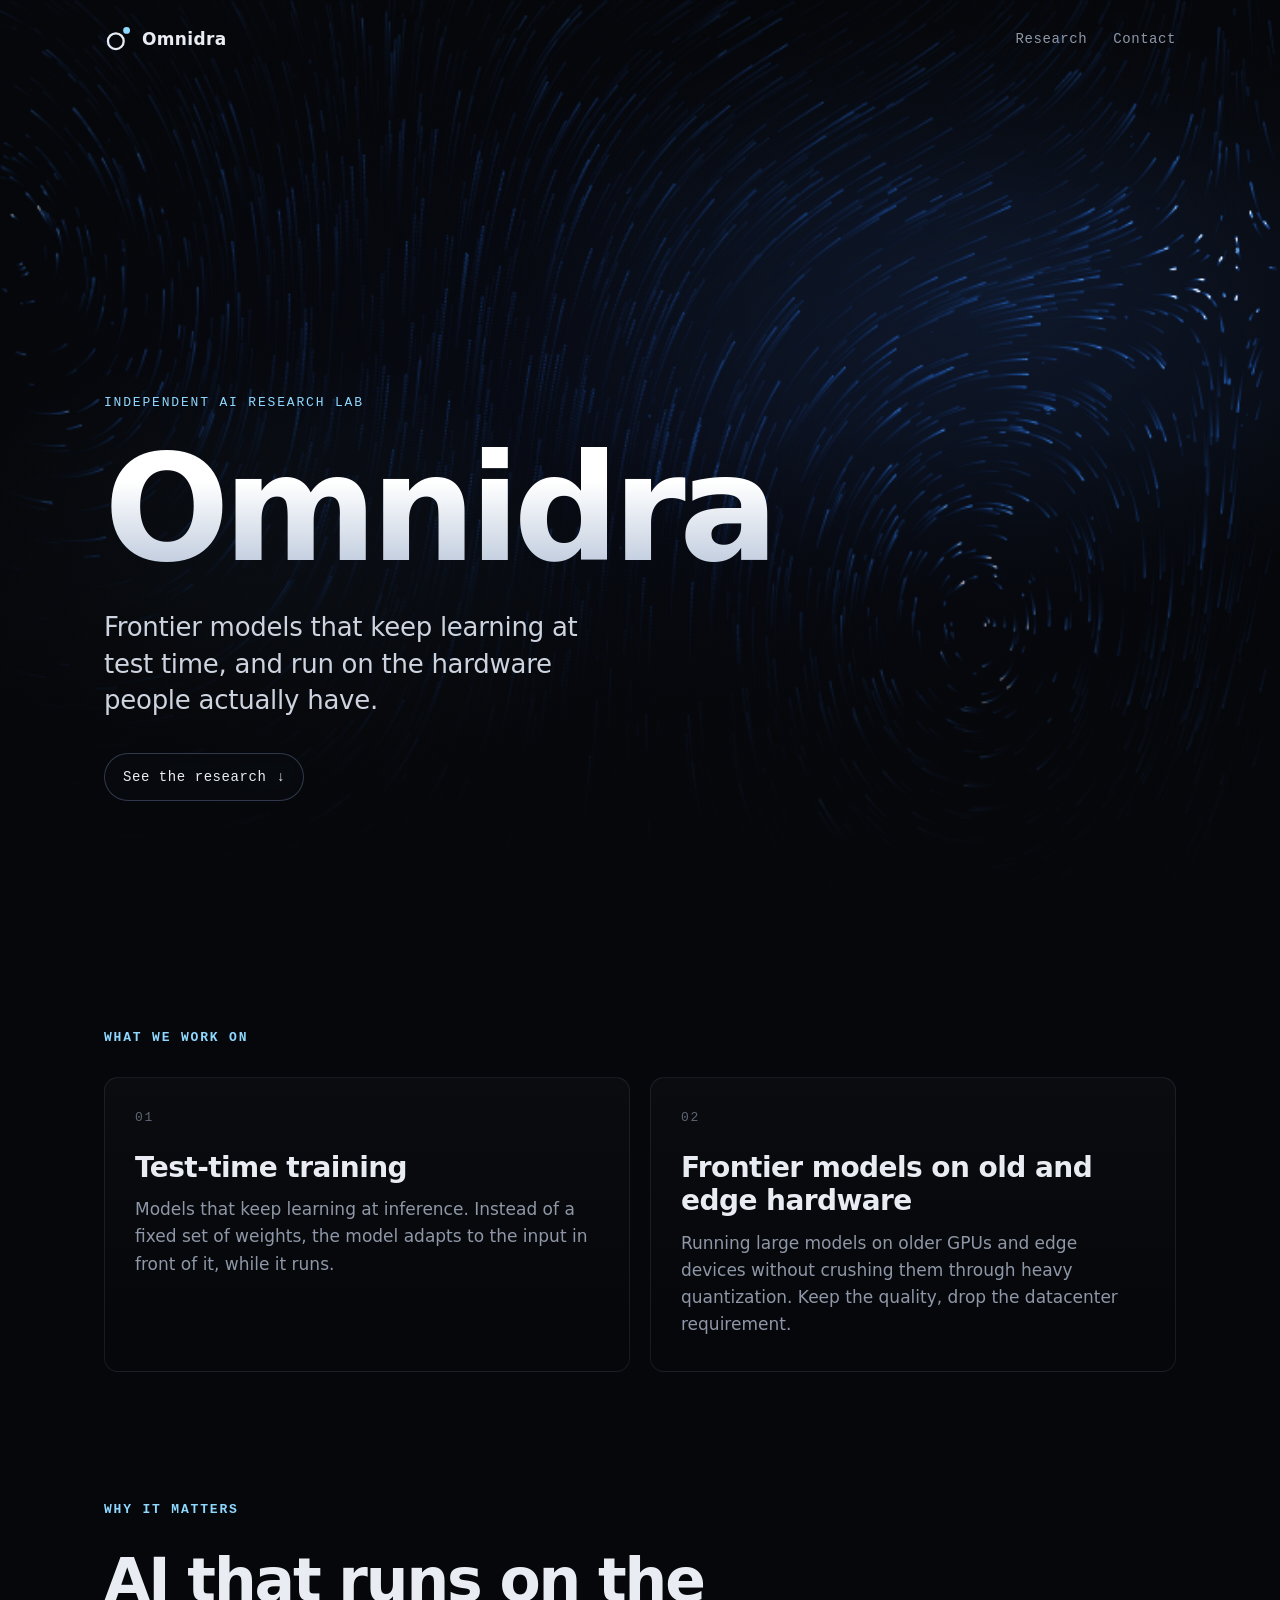
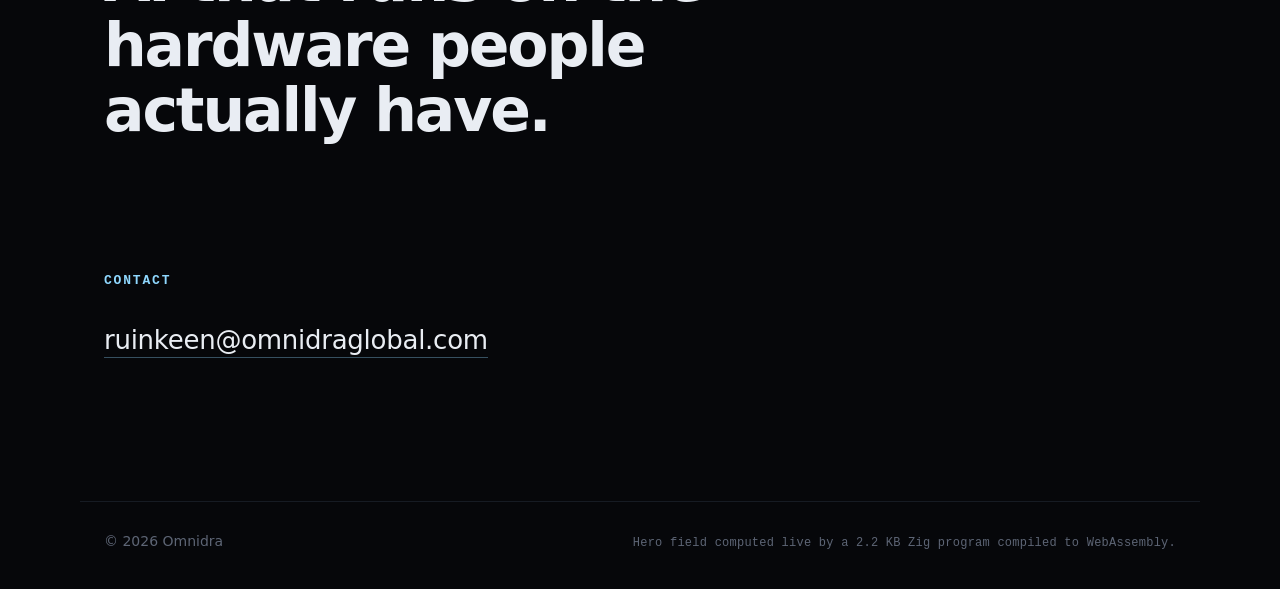
==== index.html @ c97a2817 "Omnidra landing page: built site at root (GitHub Pages, CNAME omnidraglobal.com) + source in src/" ====
<!doctype html>
<html lang="en">
<head>
<meta charset="utf-8">
<meta name="viewport" content="width=device-width, initial-scale=1, viewport-fit=cover">
<title>Omnidra — independent AI research lab</title>
<meta name="description" content="Omnidra is an independent research lab working on test-time training and on running frontier models on old and edge hardware, without heavy quantization.">
<meta name="theme-color" content="#06070a">
<meta name="color-scheme" content="dark">
<link rel="canonical" href="https://omnidraglobal.com/">
<link rel="icon" href="favicon.svg" type="image/svg+xml">
<link rel="icon" href="favicon-32.png" sizes="32x32" type="image/png">
<link rel="apple-touch-icon" href="apple-touch-icon.png">
<meta property="og:type" content="website">
<meta property="og:site_name" content="Omnidra">
<meta property="og:title" content="Omnidra — independent AI research lab">
<meta property="og:description" content="Test-time training. Frontier models on the hardware people actually have.">
<meta property="og:url" content="https://omnidraglobal.com/">
<meta property="og:image" content="https://omnidraglobal.com/og.jpg">
<meta property="og:image:type" content="image/jpeg">
<meta property="og:image:width" content="1200">
<meta property="og:image:height" content="630">
<meta property="og:image:alt" content="Omnidra — a field of light-blue flow lines on black">
<meta name="twitter:card" content="summary_large_image">
<meta name="twitter:title" content="Omnidra — independent AI research lab">
<meta name="twitter:description" content="Test-time training. Frontier models on the hardware people actually have.">
<meta name="twitter:image" content="https://omnidraglobal.com/og.jpg">
<link rel="preload" href="hero.wasm" as="fetch" type="application/wasm" crossorigin>
<link rel="stylesheet" href="styles.css">
<script src="script.js" defer></script>
</head>
<body>
<a class="skip" href="#main">Skip to content</a>

<header class="hero" id="top">
  <div class="field-fallback" aria-hidden="true"></div>
  <canvas id="field" aria-hidden="true"></canvas>
  <div class="veil" aria-hidden="true"></div>

  <nav class="nav wrap" aria-label="Primary">
    <a class="brand" href="#top" aria-label="Omnidra home">
      <svg class="mark" viewBox="0 0 32 32" aria-hidden="true"><circle cx="13.5" cy="18.5" r="9" fill="none" stroke="currentColor" stroke-width="2.6"/><circle cx="25.8" cy="6.2" r="3.9" fill="#8fd8ff"/></svg>
      <span>Omnidra</span>
    </a>
    <div class="nav-links">
      <a href="#research">Research</a>
      <a href="#contact">Contact</a>
    </div>
  </nav>

  <div class="hero-copy wrap">
    <p class="eyebrow">Independent AI research lab</p>
    <h1>Omnidra</h1>
    <p class="mission">Frontier models that keep learning at test time, and run on the hardware people actually have.</p>
    <a class="cta" href="#research">See the research <span aria-hidden="true">↓</span></a>
  </div>
</header>

<main id="main">
  <section class="research wrap" id="research" aria-labelledby="research-h">
    <h2 id="research-h" class="label">What we work on</h2>
    <div class="cards">
      <article class="card">
        <p class="num">01</p>
        <h3>Test-time training</h3>
        <p>Models that keep learning at inference. Instead of a fixed set of weights, the model adapts to the input in front of it, while it runs.</p>
      </article>
      <article class="card">
        <p class="num">02</p>
        <h3>Frontier models on old and edge hardware</h3>
        <p>Running large models on older GPUs and edge devices without crushing them through heavy quantization. Keep the quality, drop the datacenter requirement.</p>
      </article>
    </div>
  </section>

  <section class="why wrap" aria-labelledby="why-h">
    <h2 id="why-h" class="label">Why it matters</h2>
    <p class="statement">AI that runs on the hardware people actually have.</p>
  </section>

  <section class="contact wrap" id="contact" aria-labelledby="contact-h">
    <h2 id="contact-h" class="label">Contact</h2>
    <p class="soon"><a class="mail" href="mailto:ruinkeen@omnidraglobal.com">ruinkeen@omnidraglobal.com</a></p>
  </section>
</main>

<footer class="footer wrap">
  <p>© 2026 Omnidra</p>
  <p class="built" id="built">Hero field computed live by a 2.2 KB Zig program compiled to WebAssembly.</p>
</footer>
</body>
</html>
---- styles.css ----
:root{
  --bg:#06070a; --bg2:#0b0d12; --line:rgba(170,200,255,.10); --text:#e9edf3; --muted:#8e97a7; --dim:#5d6575;
  --accent:#8fd8ff; --accent2:#4b8cff;
  --sans:ui-sans-serif,system-ui,-apple-system,"Segoe UI",Roboto,"Helvetica Neue",Arial,sans-serif;
  --mono:ui-monospace,SFMono-Regular,"SF Mono",Menlo,Consolas,"Liberation Mono",monospace;
}
*,*::before,*::after{box-sizing:border-box}
html{background:var(--bg);color:var(--text);-webkit-text-size-adjust:100%;scroll-behavior:smooth}
body{margin:0;font-family:var(--sans);font-size:17px;line-height:1.6;-webkit-font-smoothing:antialiased;overflow-x:hidden}
a{color:inherit}
:focus-visible{outline:2px solid var(--accent);outline-offset:3px;border-radius:4px}
.wrap{width:100%;max-width:1120px;margin:0 auto;padding-left:max(24px,env(safe-area-inset-left));padding-right:max(24px,env(safe-area-inset-right))}
.skip{position:absolute;left:12px;top:-60px;background:var(--text);color:var(--bg);padding:8px 14px;border-radius:6px;z-index:10;text-decoration:none}
.skip:focus{top:12px}

/* HERO */
.hero{position:relative;min-height:100vh;min-height:100svh;display:flex;flex-direction:column;overflow:hidden;isolation:isolate}
#field{position:absolute;inset:0;width:100%;height:100%;z-index:-2;opacity:0;transition:opacity 1.2s ease}
.wasm-on #field{opacity:1}
.field-fallback{position:absolute;inset:-20%;z-index:-3;
  background:
    radial-gradient(40% 35% at 70% 38%,rgba(75,140,255,.22),transparent 70%),
    radial-gradient(30% 28% at 28% 62%,rgba(143,216,255,.12),transparent 70%),
    radial-gradient(60% 50% at 50% 50%,rgba(30,50,110,.25),transparent 75%);
  animation:drift 26s ease-in-out infinite alternate}
.wasm-on .field-fallback{opacity:.55}
@keyframes drift{from{transform:translate3d(-3%,-2%,0) scale(1)}to{transform:translate3d(3%,2%,0) scale(1.08)}}
.veil{position:absolute;inset:0;z-index:-1;pointer-events:none;
  background:linear-gradient(180deg,rgba(6,7,10,.55) 0%,rgba(6,7,10,0) 22%,rgba(6,7,10,0) 48%,rgba(6,7,10,.78) 82%,var(--bg) 100%),
             linear-gradient(90deg,rgba(6,7,10,.55) 0%,rgba(6,7,10,0) 60%)}

.nav{display:flex;align-items:center;justify-content:space-between;padding-top:max(22px,env(safe-area-inset-top));padding-bottom:12px}
.brand{display:inline-flex;align-items:center;gap:10px;text-decoration:none;font-weight:600;letter-spacing:.02em}
.mark{width:28px;height:28px;color:var(--text)}
.nav-links{display:flex;gap:26px;font-size:14px;font-family:var(--mono);letter-spacing:.04em}
.nav-links a{color:var(--muted);text-decoration:none;padding:6px 0}
.nav-links a:hover{color:var(--text)}

.hero-copy{margin-top:auto;padding-top:80px;padding-bottom:clamp(64px,11vh,120px)}
.eyebrow,.label,.num{font-family:var(--mono);font-size:13px;letter-spacing:.14em;text-transform:uppercase;color:var(--accent);margin:0}
h1{font-size:clamp(64px,17vw,148px);line-height:.92;letter-spacing:-.045em;font-weight:600;margin:.18em 0 .22em;
  background:linear-gradient(180deg,#fff 30%,#b9c6da 100%);-webkit-background-clip:text;background-clip:text;color:transparent}
.mission{font-size:clamp(19px,2.3vw,26px);line-height:1.4;color:#cdd4df;max-width:30ch;margin:0 0 34px;letter-spacing:-.01em}
.cta{display:inline-flex;align-items:center;gap:10px;font-family:var(--mono);font-size:14px;letter-spacing:.04em;text-decoration:none;
  padding:12px 18px;border:1px solid rgba(170,200,255,.25);border-radius:999px;background:rgba(10,14,22,.45);backdrop-filter:blur(6px);-webkit-backdrop-filter:blur(6px);transition:border-color .2s,background .2s}
.cta:hover{border-color:var(--accent);background:rgba(20,30,46,.6)}

/* SECTIONS */
main{position:relative}
section{padding-top:clamp(72px,11vw,128px)}
.label{margin-bottom:28px}
.cards{display:grid;grid-template-columns:1fr 1fr;gap:20px}
.card{border:1px solid var(--line);border-radius:14px;padding:30px 30px 32px;background:linear-gradient(180deg,rgba(255,255,255,.025),rgba(255,255,255,0))}
.card .num{color:var(--dim);margin-bottom:22px}
.card h3{font-size:clamp(22px,2.3vw,28px);line-height:1.2;letter-spacing:-.02em;font-weight:600;margin:0 0 12px}
.card p:last-child{margin:0;color:var(--muted)}
.statement{font-size:clamp(30px,5.2vw,60px);line-height:1.08;letter-spacing:-.035em;font-weight:600;margin:0;max-width:18ch}
.soon{margin:0;font-size:clamp(20px,2.4vw,26px);color:var(--muted);letter-spacing:-.01em}
.mail{color:var(--text);text-decoration:none;border-bottom:1px solid rgba(143,216,255,.35);padding-bottom:2px;overflow-wrap:anywhere;transition:color .2s,border-color .2s}
.mail:hover{color:var(--accent);border-color:var(--accent)}

.footer{display:flex;justify-content:space-between;align-items:baseline;gap:24px;flex-wrap:wrap;margin-top:clamp(80px,12vw,140px);padding-top:28px;padding-bottom:max(36px,env(safe-area-inset-bottom));border-top:1px solid var(--line);font-size:14px;color:var(--dim)}
.footer p{margin:0}
.built{font-family:var(--mono);font-size:12px;letter-spacing:.02em}
.no-wasm .built{display:none}

@media (max-width:760px){
  body{font-size:16px}
  .cards{grid-template-columns:1fr}
  .card{padding:24px 22px 26px}
  .nav-links{gap:18px;font-size:13px}
  .veil{background:linear-gradient(180deg,rgba(6,7,10,.5) 0%,rgba(6,7,10,0) 20%,rgba(6,7,10,0) 40%,rgba(6,7,10,.82) 78%,var(--bg) 100%)}
}
@media (prefers-reduced-motion:reduce){
  html{scroll-behavior:auto}
  .field-fallback{animation:none}
  #field{transition:none}
}
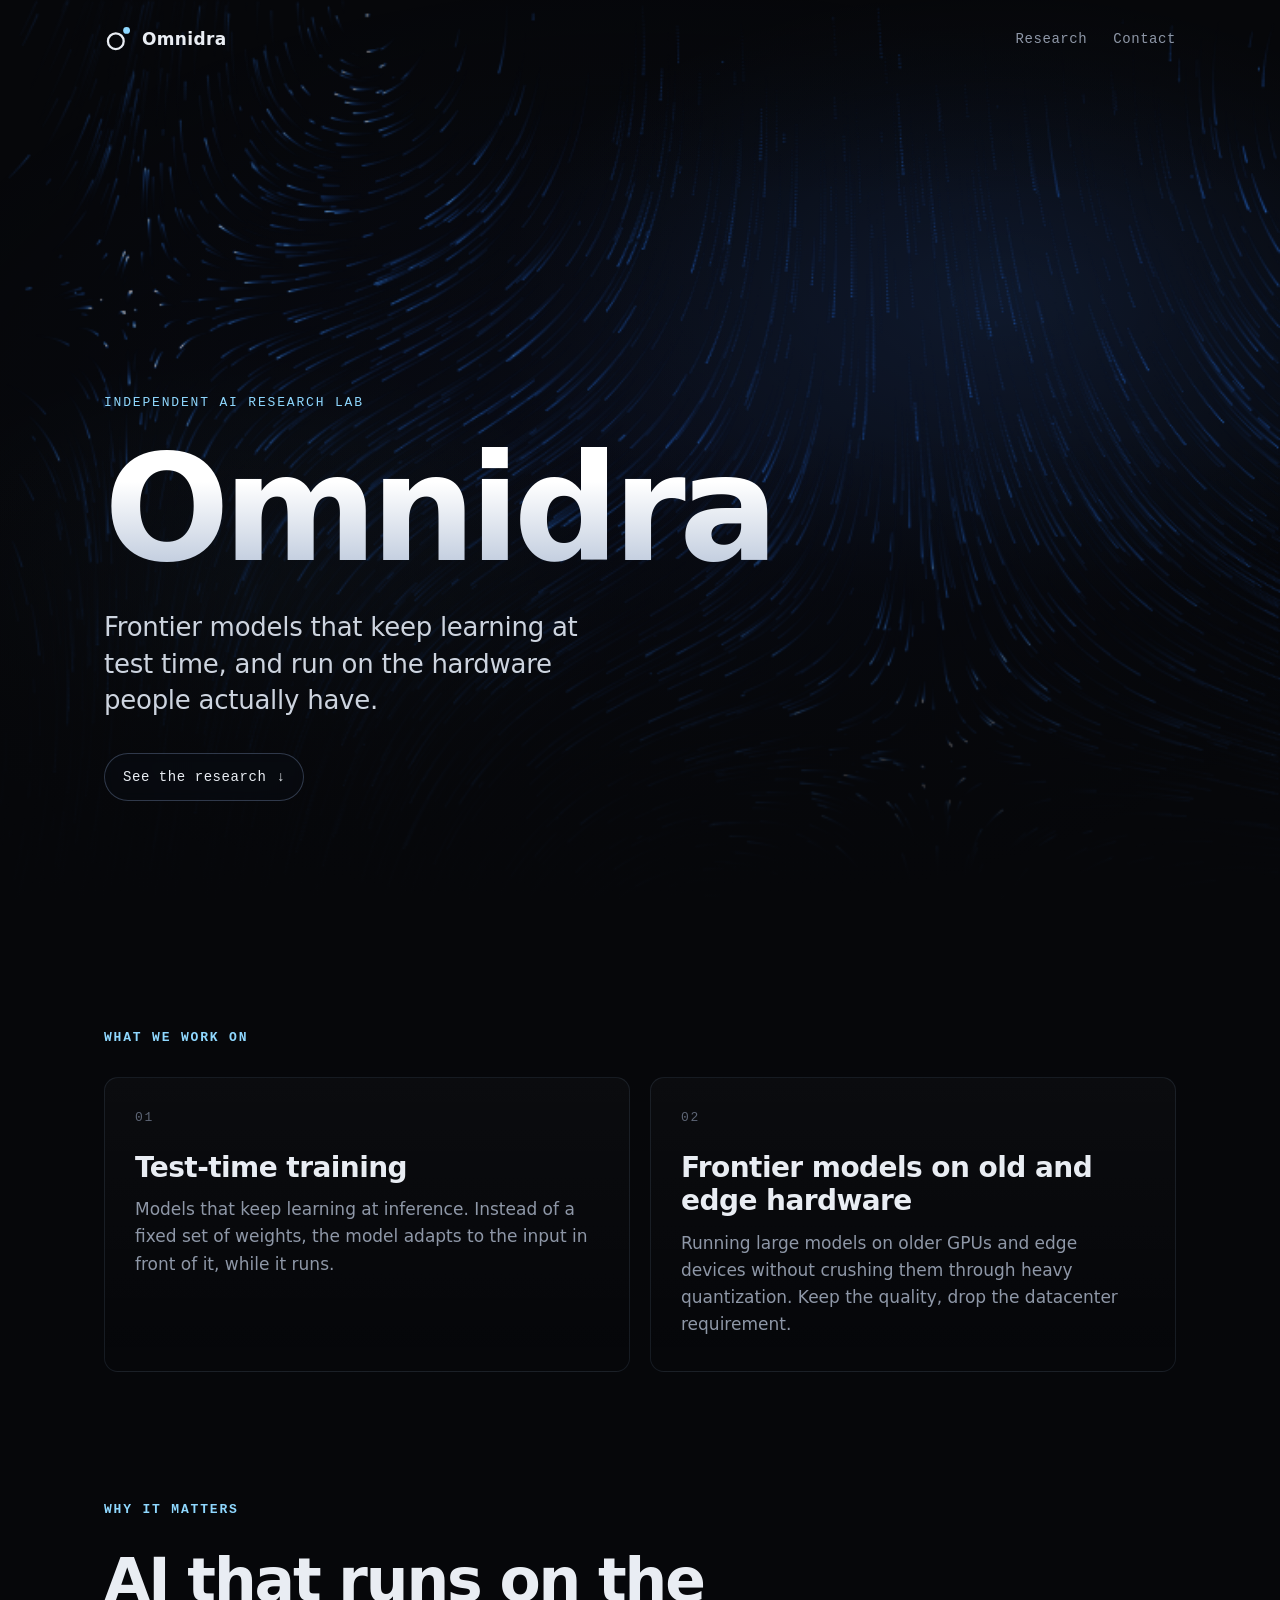
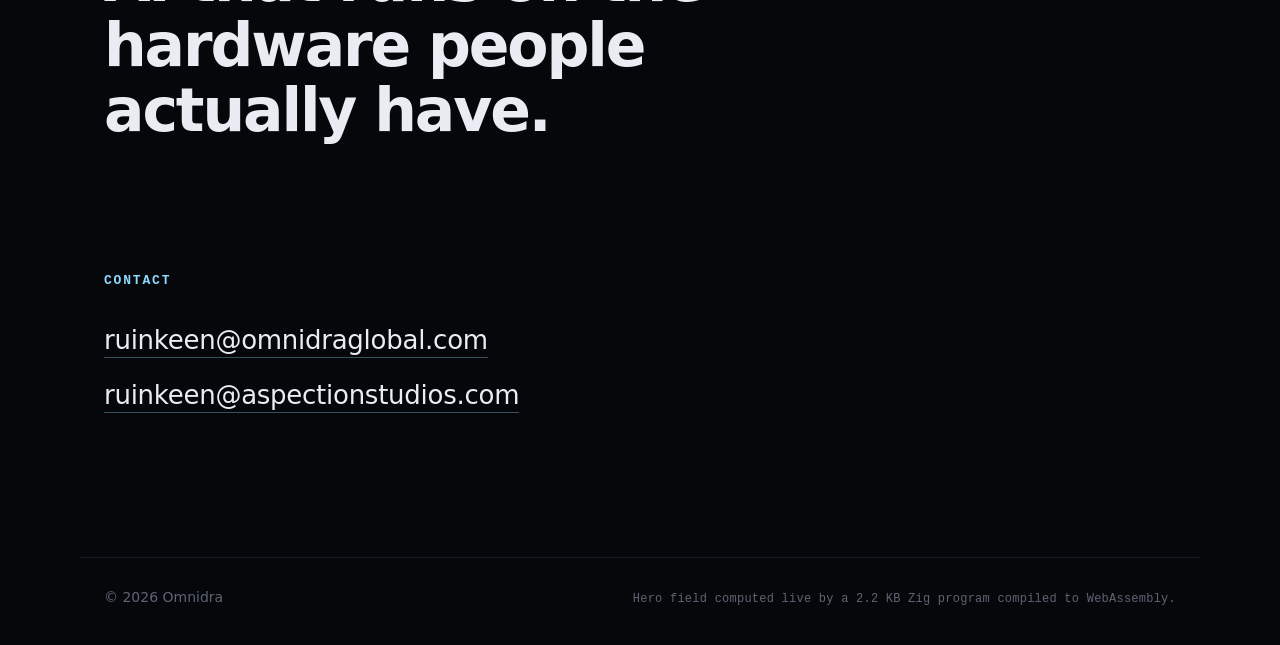
==== commit 58689978: "Contact: show both ruinkeen@omnidraglobal.com and ruinkeen@aspectionstudios.com" ====
--- a/index.html
+++ b/index.html
@@ -80,7 +80,10 @@
 
   <section class="contact wrap" id="contact" aria-labelledby="contact-h">
     <h2 id="contact-h" class="label">Contact</h2>
-    <p class="soon"><a class="mail" href="mailto:ruinkeen@omnidraglobal.com">ruinkeen@omnidraglobal.com</a></p>
+    <ul class="soon mails">
+      <li><a class="mail" href="mailto:ruinkeen@omnidraglobal.com">ruinkeen@omnidraglobal.com</a></li>
+      <li><a class="mail" href="mailto:ruinkeen@aspectionstudios.com">ruinkeen@aspectionstudios.com</a></li>
+    </ul>
   </section>
 </main>
 
--- a/styles.css
+++ b/styles.css
@@ -56,6 +56,8 @@
 .card p:last-child{margin:0;color:var(--muted)}
 .statement{font-size:clamp(30px,5.2vw,60px);line-height:1.08;letter-spacing:-.035em;font-weight:600;margin:0;max-width:18ch}
 .soon{margin:0;font-size:clamp(20px,2.4vw,26px);color:var(--muted);letter-spacing:-.01em}
+.mails{list-style:none;padding:0;display:flex;flex-direction:column;align-items:flex-start;gap:14px}
+.mails li{margin:0}
 .mail{color:var(--text);text-decoration:none;border-bottom:1px solid rgba(143,216,255,.35);padding-bottom:2px;overflow-wrap:anywhere;transition:color .2s,border-color .2s}
 .mail:hover{color:var(--accent);border-color:var(--accent)}
 
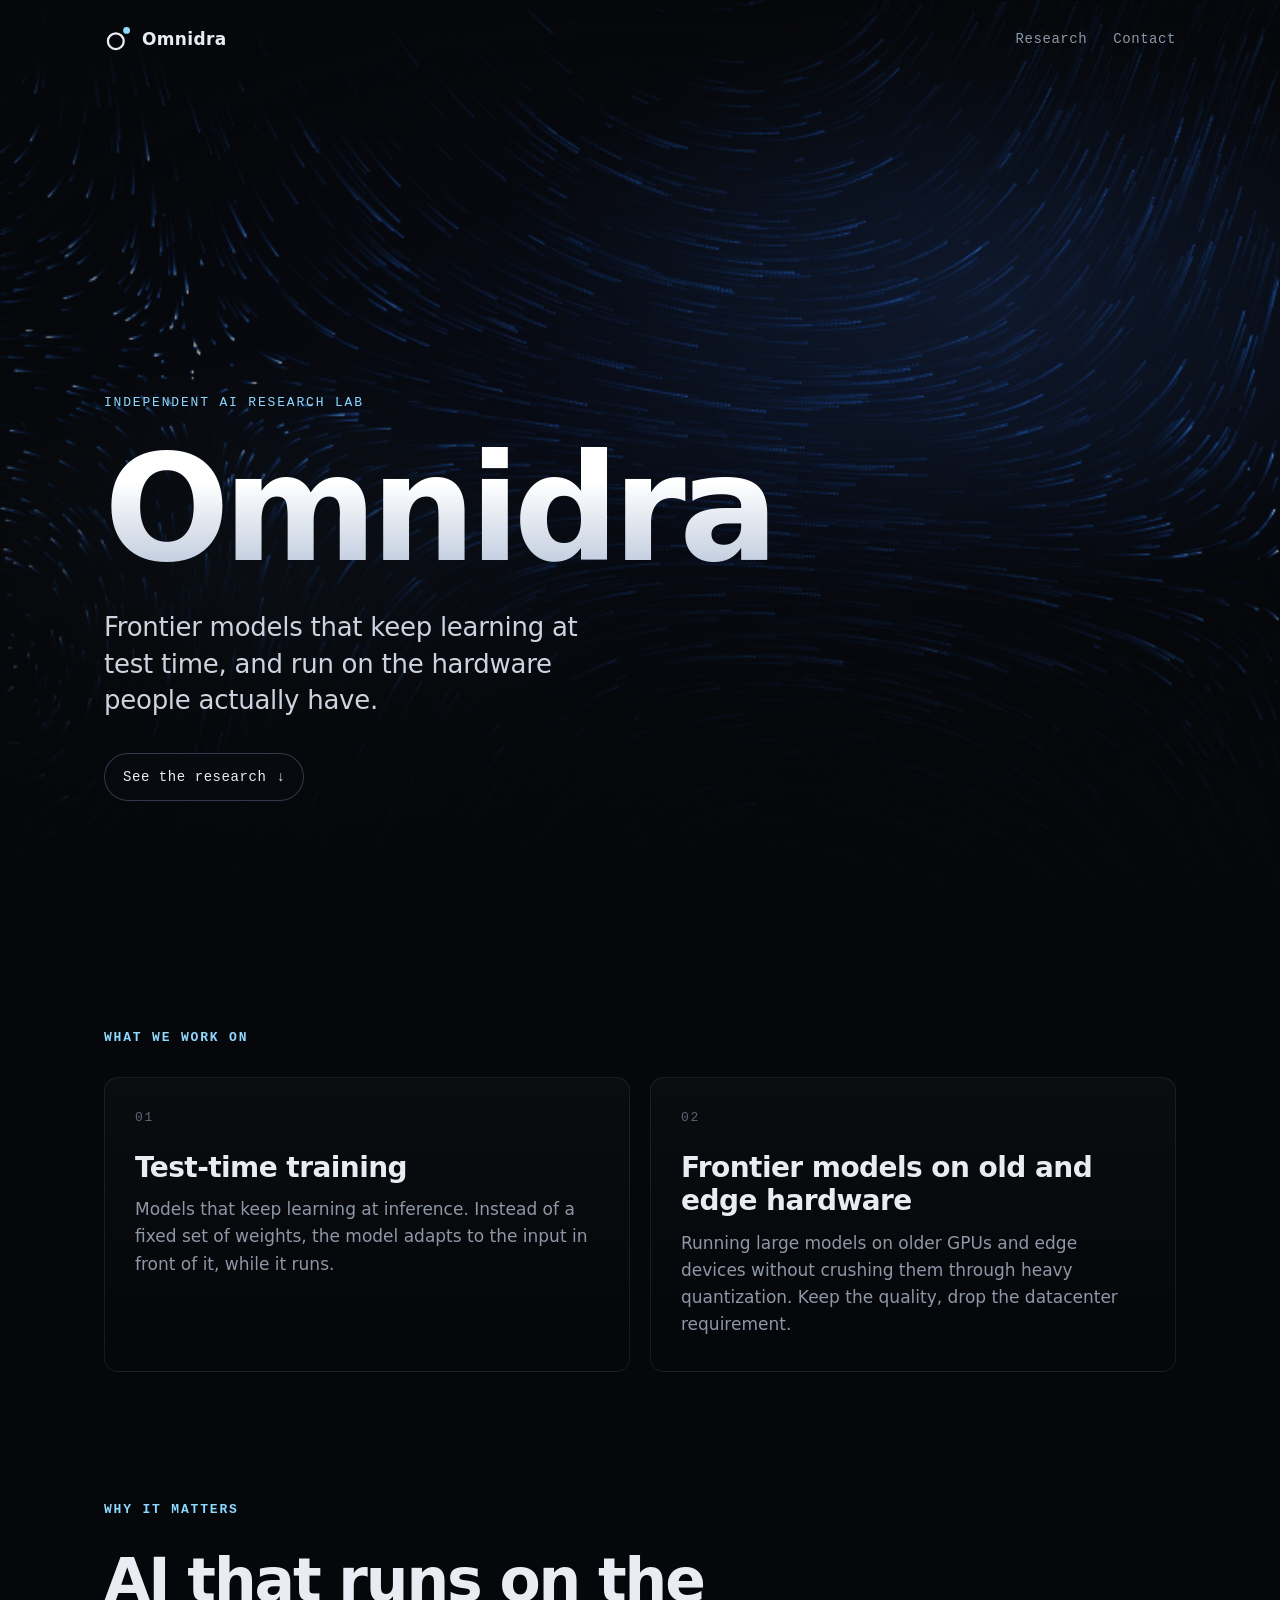
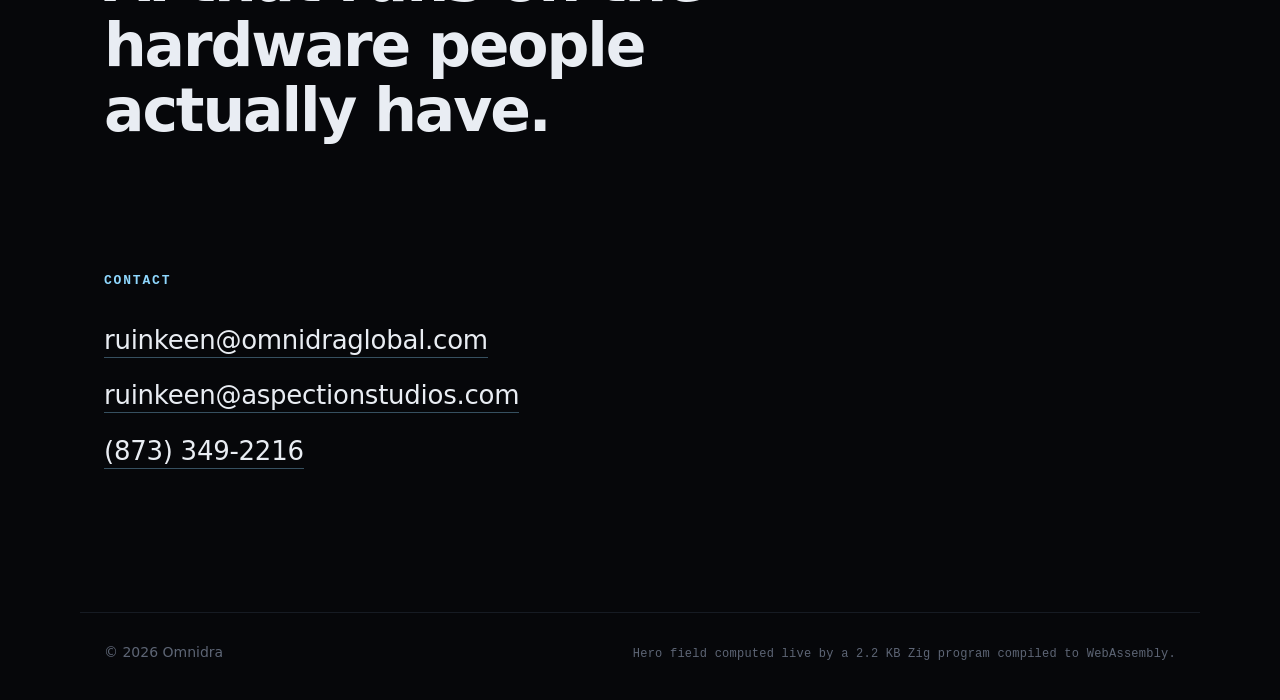
==== commit 401995d2: "Add company phone (873) 349-2216 to contact" ====
--- a/index.html
+++ b/index.html
@@ -83,6 +83,7 @@
     <ul class="soon mails">
       <li><a class="mail" href="mailto:ruinkeen@omnidraglobal.com">ruinkeen@omnidraglobal.com</a></li>
       <li><a class="mail" href="mailto:ruinkeen@aspectionstudios.com">ruinkeen@aspectionstudios.com</a></li>
+      <li><a class="mail tel" href="tel:+18733492216">(873) 349-2216</a></li>
     </ul>
   </section>
 </main>
--- a/styles.css
+++ b/styles.css
@@ -59,6 +59,7 @@
 .mails{list-style:none;padding:0;display:flex;flex-direction:column;align-items:flex-start;gap:14px}
 .mails li{margin:0}
 .mail{color:var(--text);text-decoration:none;border-bottom:1px solid rgba(143,216,255,.35);padding-bottom:2px;overflow-wrap:anywhere;transition:color .2s,border-color .2s}
+.tel{font-variant-numeric:tabular-nums;white-space:nowrap}
 .mail:hover{color:var(--accent);border-color:var(--accent)}
 
 .footer{display:flex;justify-content:space-between;align-items:baseline;gap:24px;flex-wrap:wrap;margin-top:clamp(80px,12vw,140px);padding-top:28px;padding-bottom:max(36px,env(safe-area-inset-bottom));border-top:1px solid var(--line);font-size:14px;color:var(--dim)}
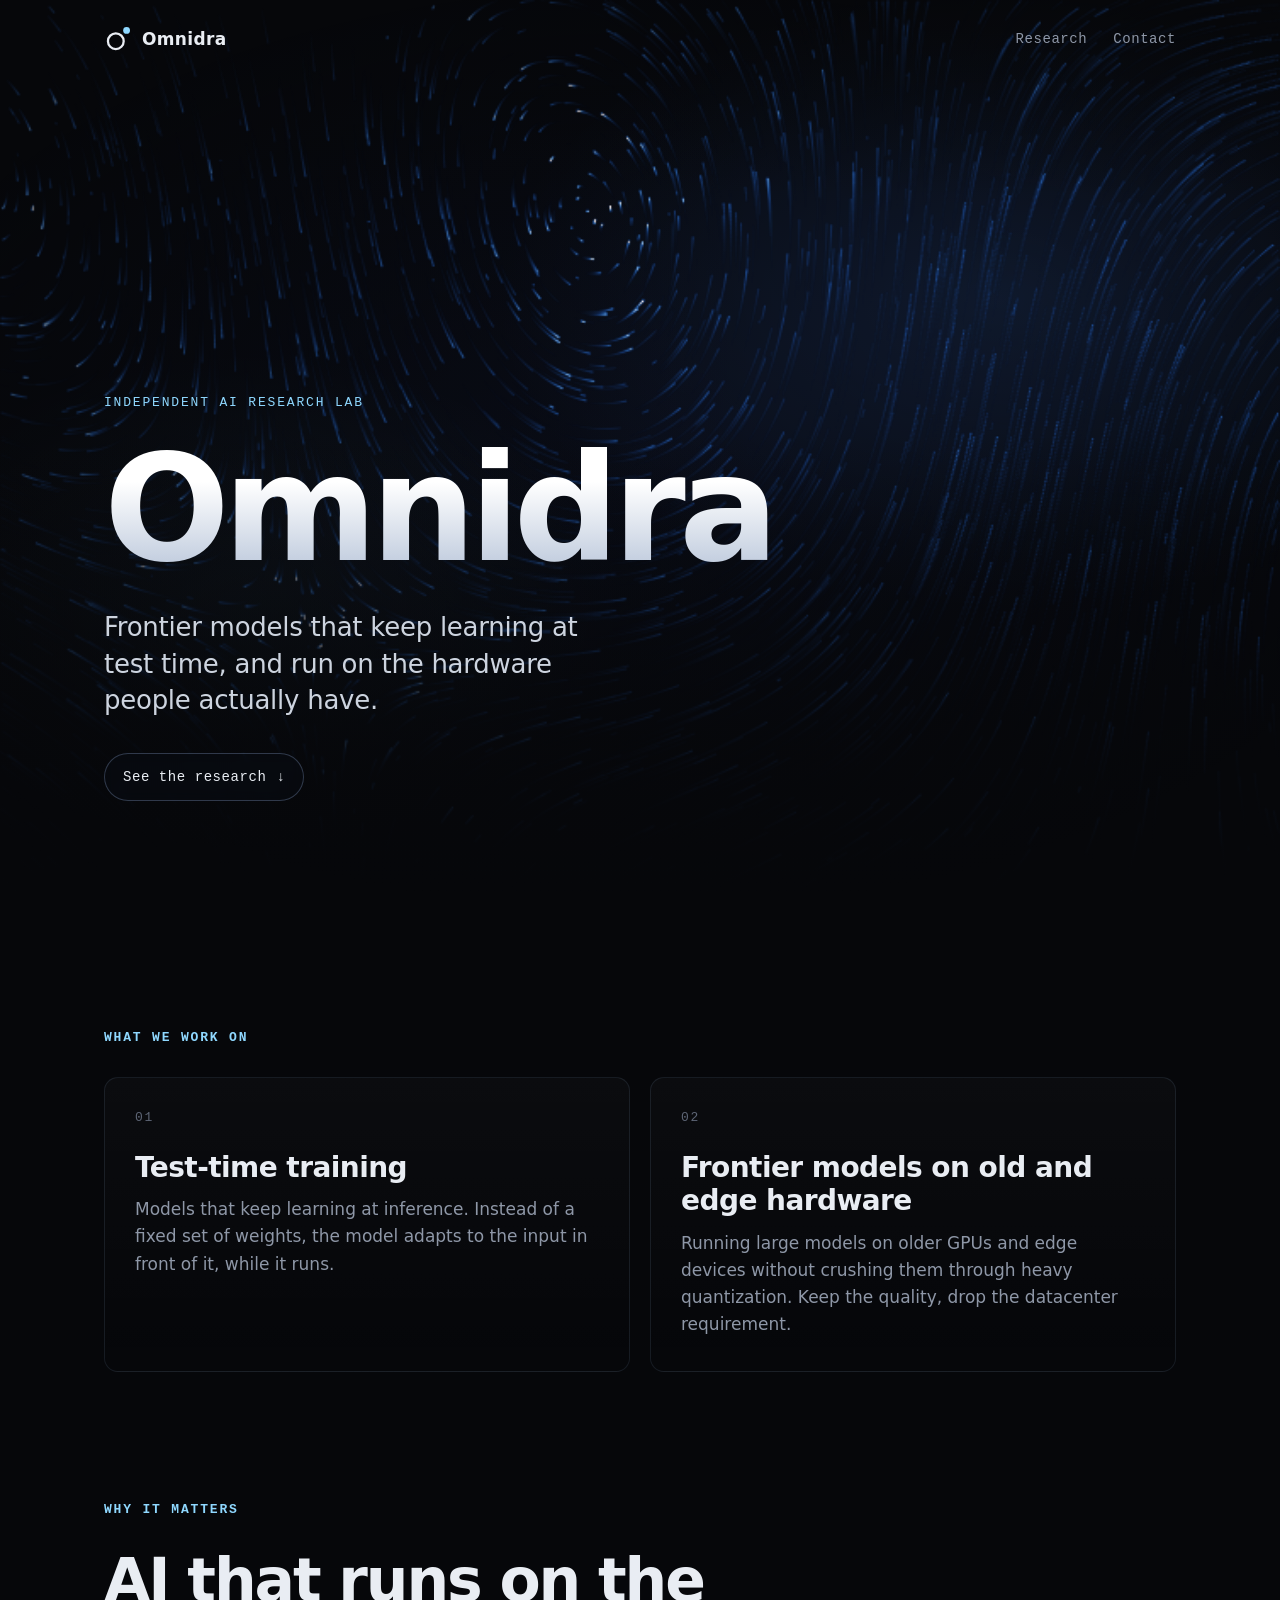
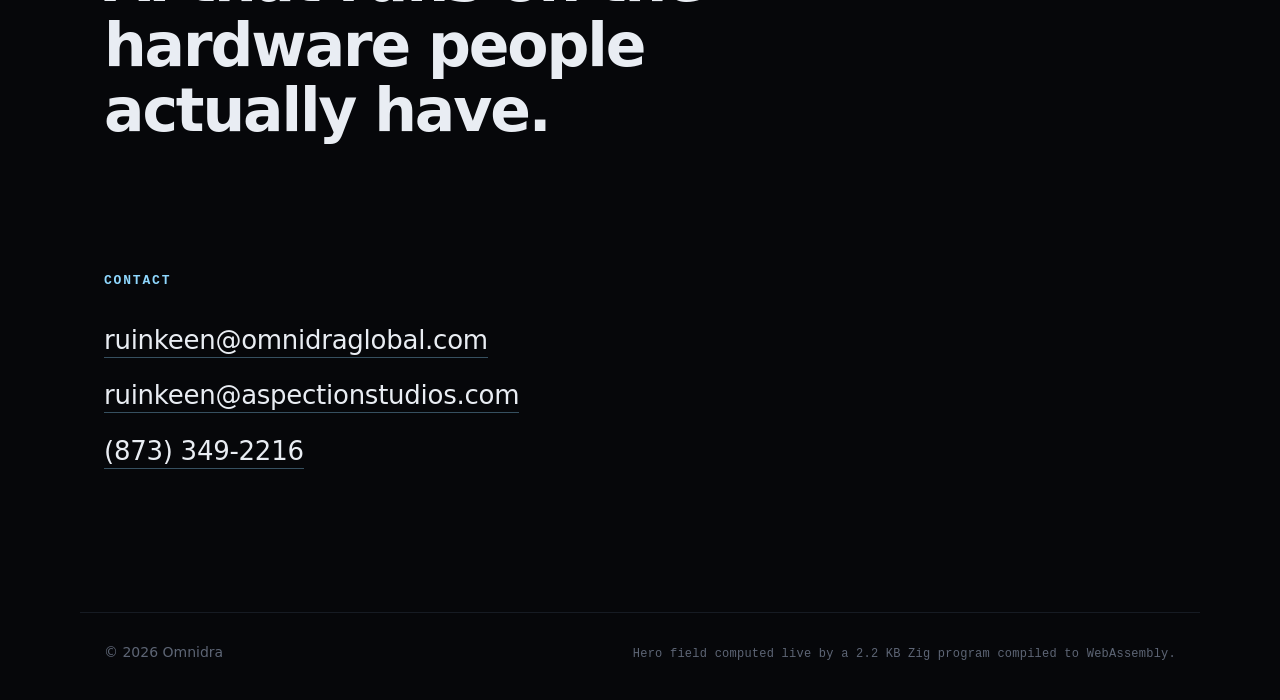
==== commit 65c88605: "SEO: sitemap.xml, robots.txt, longer title" ====
--- a/index.html
+++ b/index.html
@@ -3,7 +3,7 @@
 <head>
 <meta charset="utf-8">
 <meta name="viewport" content="width=device-width, initial-scale=1, viewport-fit=cover">
-<title>Omnidra — independent AI research lab</title>
+<title>Omnidra — Independent AI Research Lab for Test-Time Training</title>
 <meta name="description" content="Omnidra is an independent research lab working on test-time training and on running frontier models on old and edge hardware, without heavy quantization.">
 <meta name="theme-color" content="#06070a">
 <meta name="color-scheme" content="dark">
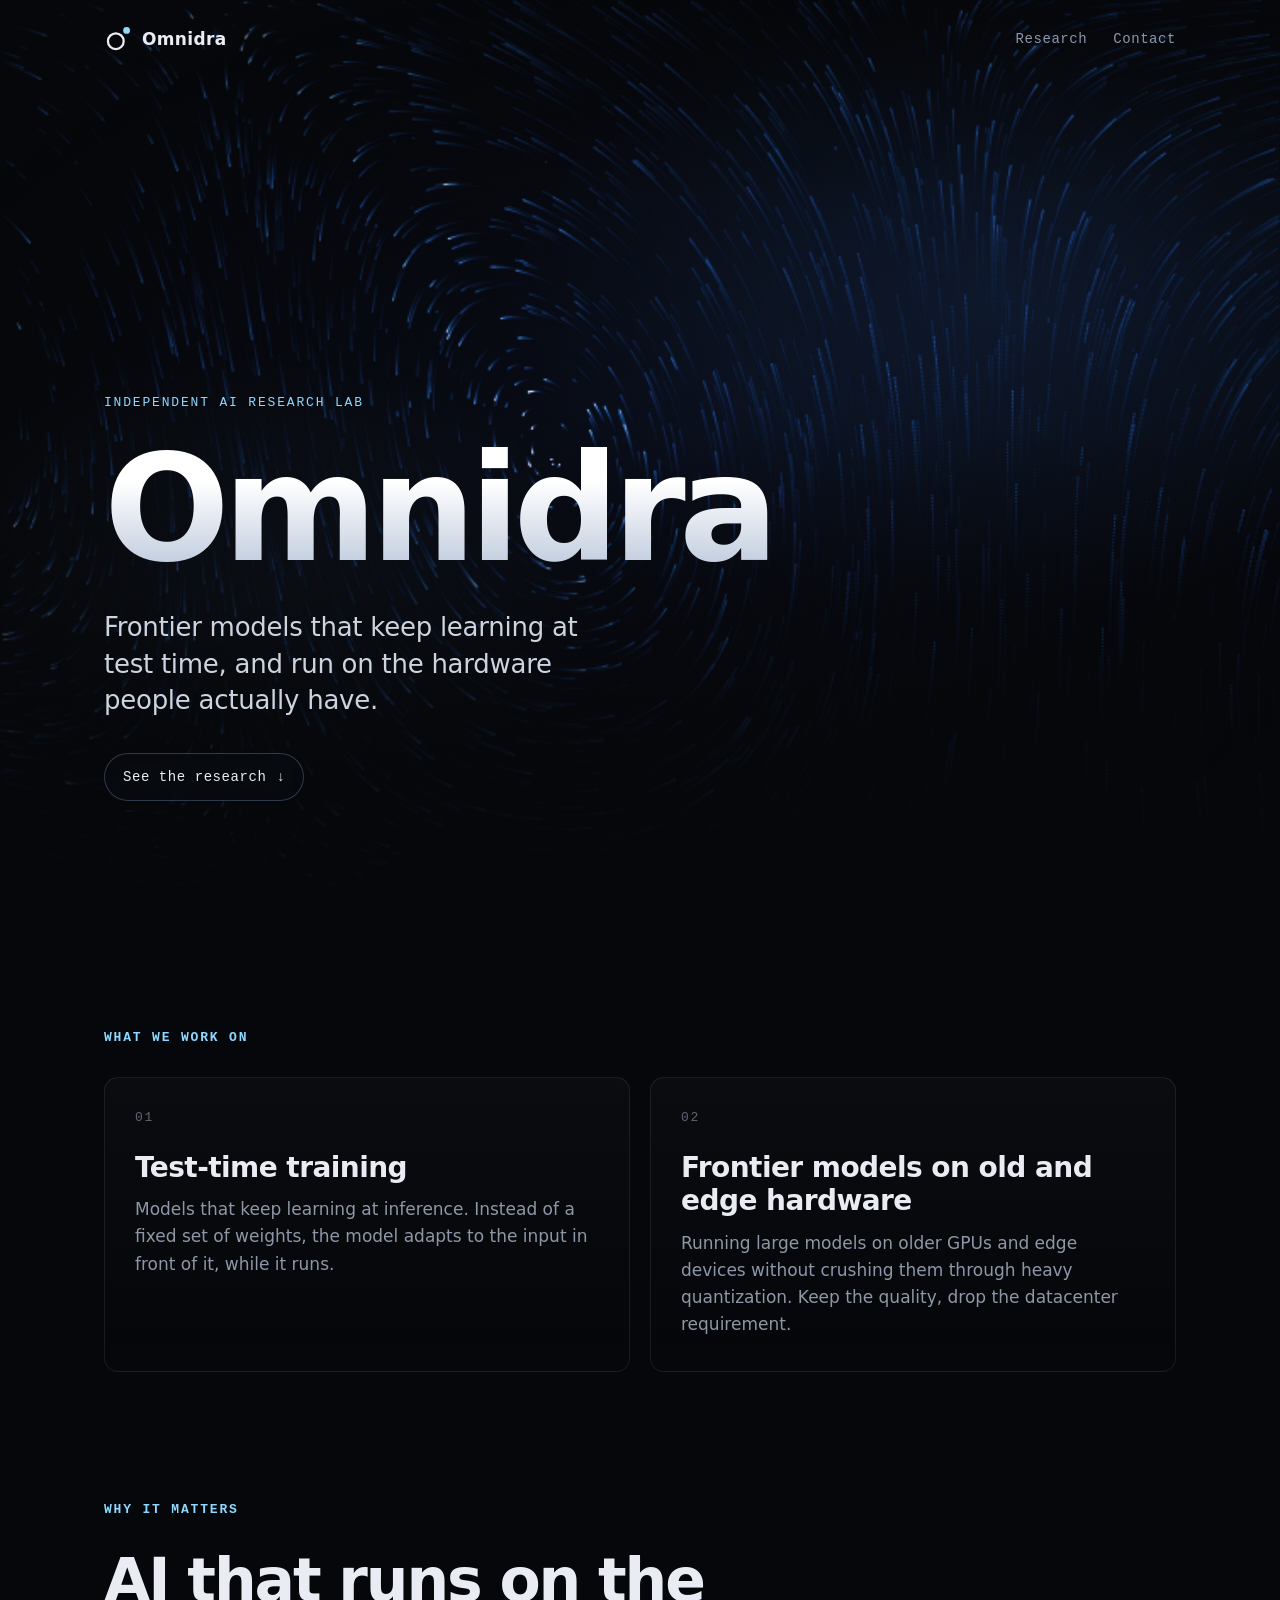
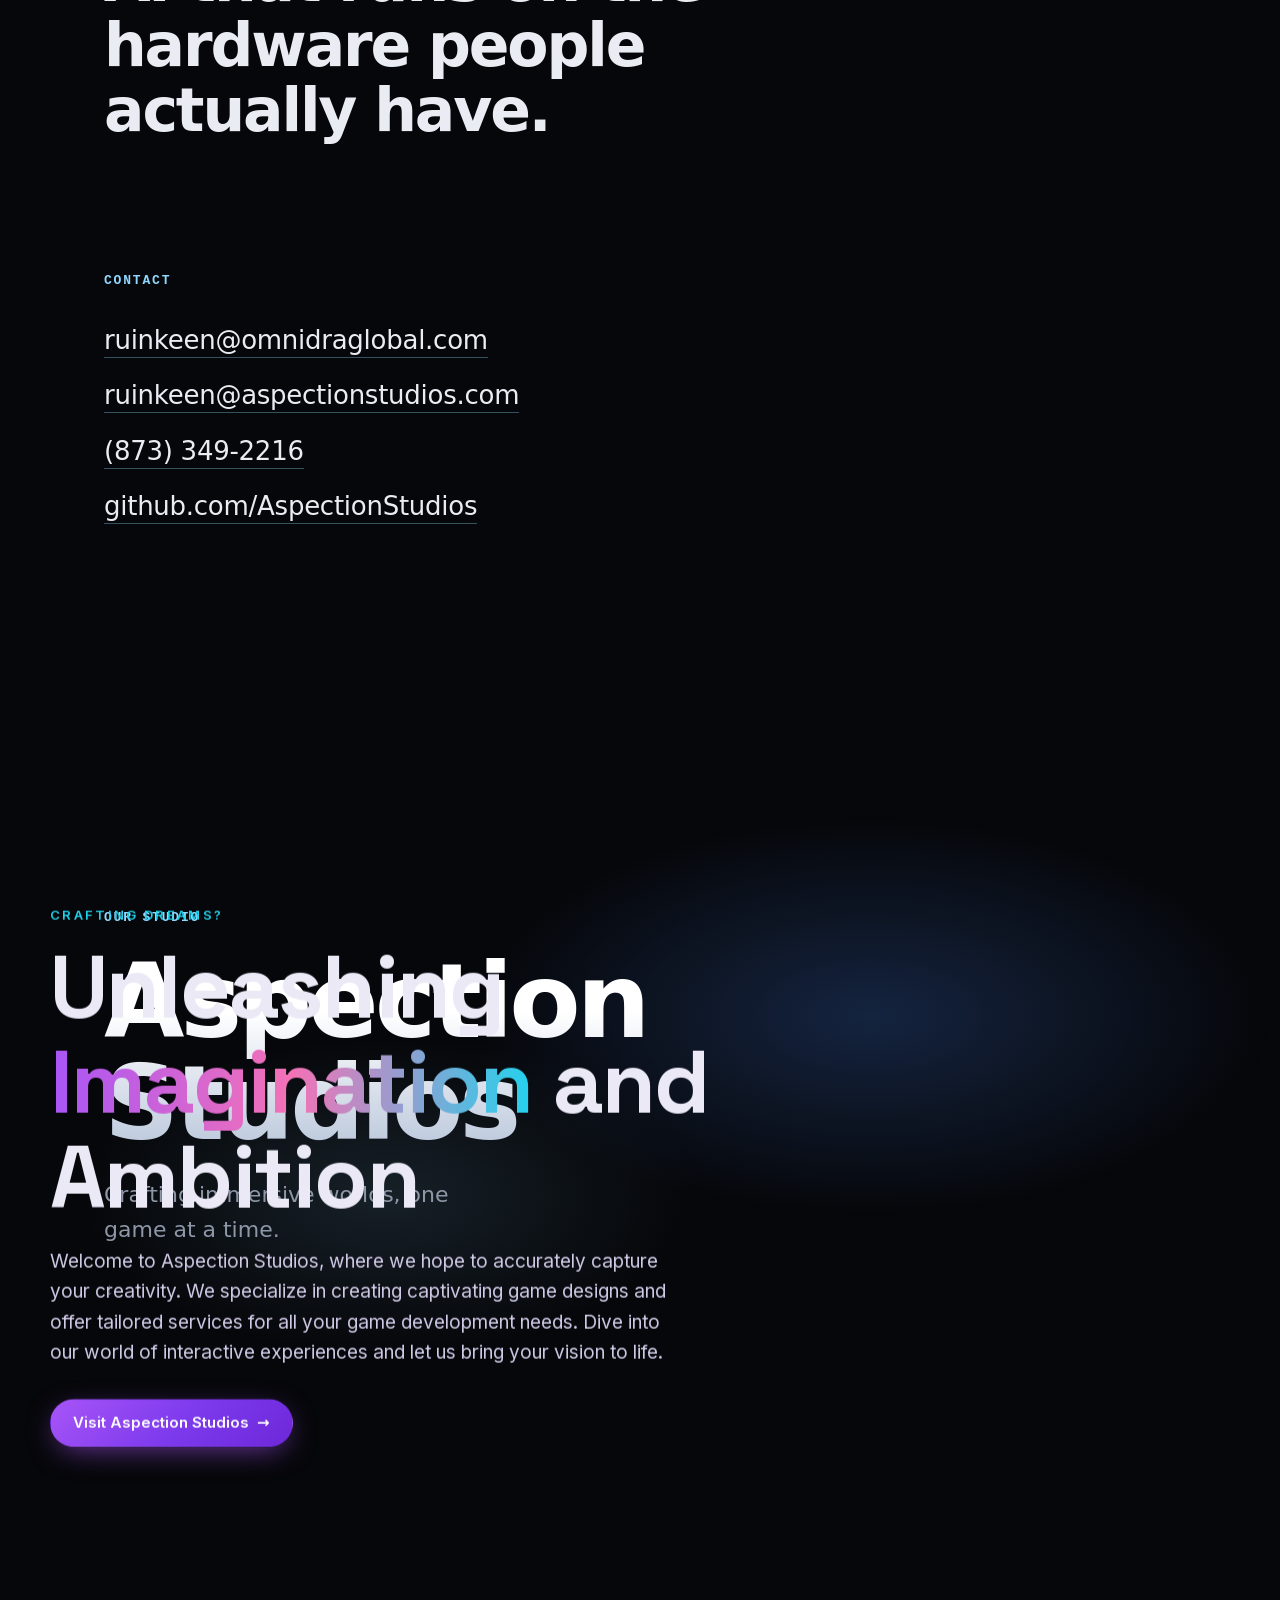
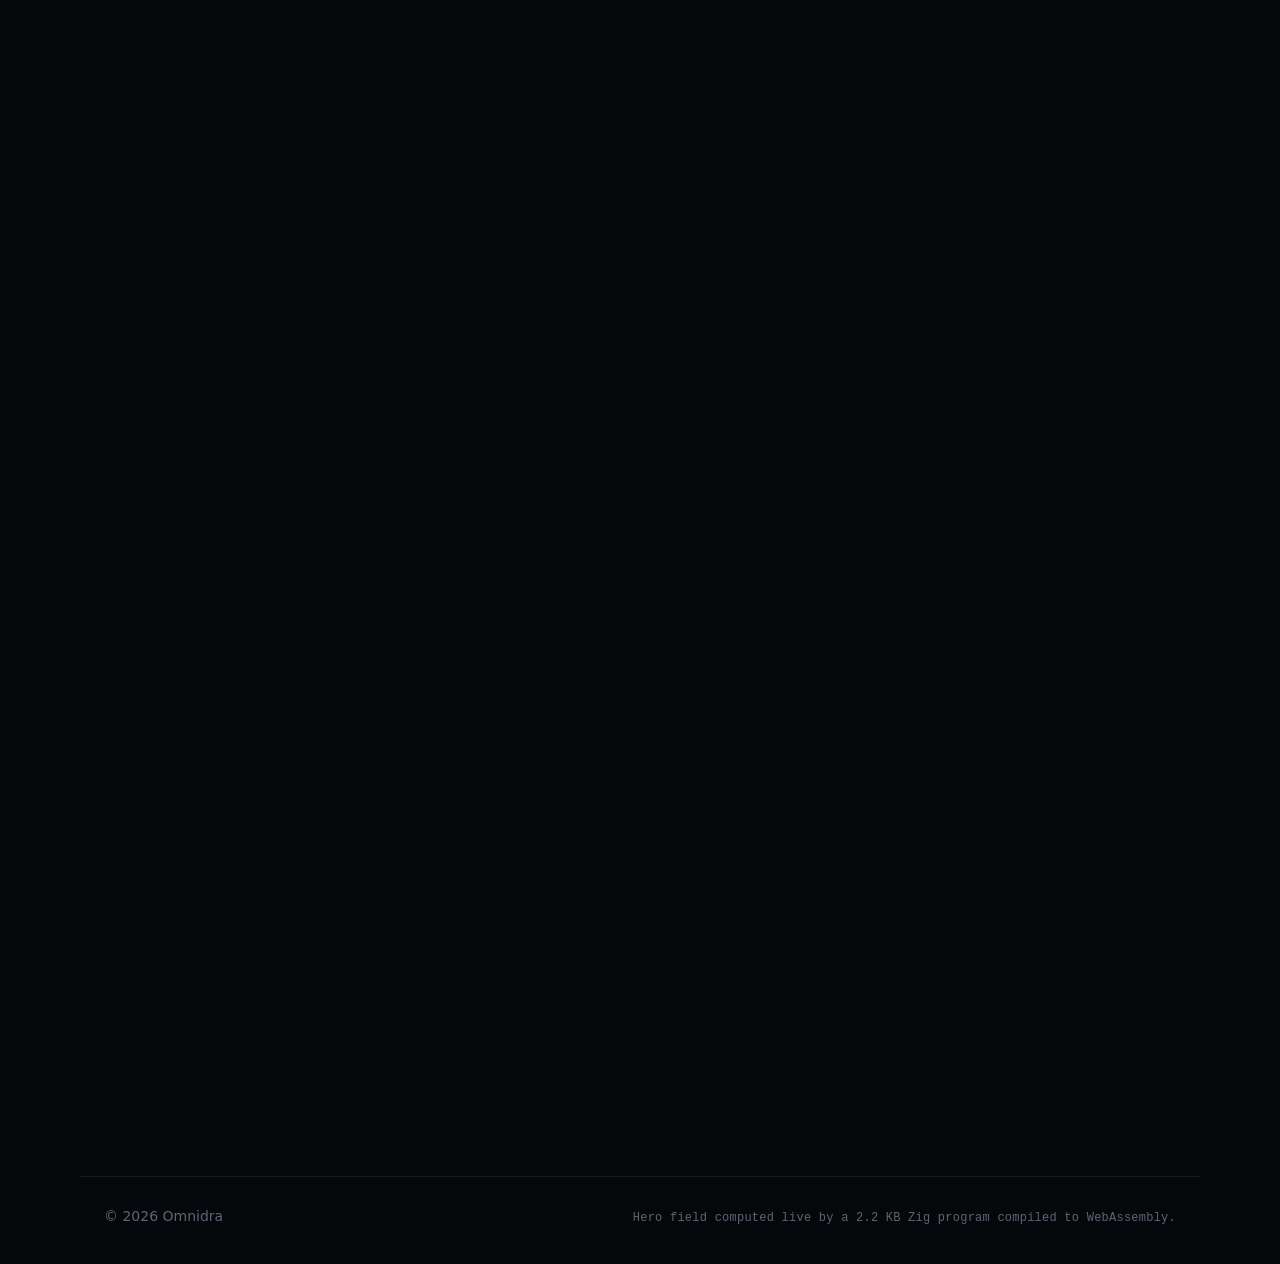
==== commit 5b345e15: "GitHub in the contact list; 'Our studio: Aspection Studios' scroll crossfade; arrival intro from asp" ====
--- a/index.html
+++ b/index.html
@@ -26,6 +26,7 @@
 <meta name="twitter:description" content="Test-time training. Frontier models on the hardware people actually have.">
 <meta name="twitter:image" content="https://omnidraglobal.com/og.jpg">
 <link rel="preload" href="hero.wasm" as="fetch" type="application/wasm" crossorigin>
+<script>try{if(/[?&]from=aspection(&|$)/.test(location.search)&&!matchMedia("(prefers-reduced-motion: reduce)").matches)document.documentElement.classList.add("arrive")}catch(e){}</script>
 <link rel="stylesheet" href="styles.css">
 <script src="script.js" defer></script>
 </head>
@@ -52,7 +53,7 @@
     <p class="eyebrow">Independent AI research lab</p>
     <h1>Omnidra</h1>
     <p class="mission">Frontier models that keep learning at test time, and run on the hardware people actually have.</p>
-    <a class="cta" href="#research">See the research <span aria-hidden="true">↓</span></a>
+    <span class="cta-slot"><a class="cta" href="#research">See the research <span aria-hidden="true">↓</span></a><span class="cta cta-ghost" aria-hidden="true">Visit Omnidra <span>→</span></span></span>
   </div>
 </header>
 
@@ -84,7 +85,37 @@
       <li><a class="mail" href="mailto:ruinkeen@omnidraglobal.com">ruinkeen@omnidraglobal.com</a></li>
       <li><a class="mail" href="mailto:ruinkeen@aspectionstudios.com">ruinkeen@aspectionstudios.com</a></li>
       <li><a class="mail tel" href="tel:+18733492216">(873) 349-2216</a></li>
+      <li><a class="mail" href="https://github.com/AspectionStudios" target="_blank" rel="noopener">github.com/AspectionStudios</a></li>
     </ul>
+  </section>
+  <section class="xf xf-studio" id="studio" aria-labelledby="studio-h" data-end>
+    <div class="xf-stage">
+      <div class="xf-bg xf-bg-from" aria-hidden="true"></div>
+      <div class="xf-bg xf-bg-to" aria-hidden="true"></div>
+      <div class="xf-from wrap">
+        <h2 id="studio-h"><span class="label">Our studio<span class="vh">:</span></span> <span class="xs-name">Aspection Studios</span></h2>
+        <p class="xs-line">Crafting immersive worlds, one game at a time.</p>
+        <p class="xs-hint" aria-hidden="true">↓</p>
+      </div>
+      <div class="xf-to xa">
+        <div class="xa-nav" aria-hidden="true">
+          <span class="xa-brand"><span class="xa-mark"></span><span>Aspection<b>Studios</b></span></span>
+          <span class="xa-links"><span>Games</span><span>Work</span><span>Services</span><span class="xa-navcta">Contact</span></span>
+        </div>
+        <div class="xa-hero">
+          <div class="xa-hero-bg" aria-hidden="true"><img src="aspection-hero.webp" alt="" loading="lazy" decoding="async"></div>
+          <div class="xa-inner">
+            <p class="xa-eyebrow" aria-hidden="true">Crafting Dreams?</p>
+            <p class="xa-h1" aria-hidden="true">Unleashing <span class="xa-grad">Imagination</span> and Ambition</p>
+            <p class="xa-lede" aria-hidden="true">Welcome to Aspection Studios, where we hope to accurately capture your creativity. We specialize in creating captivating game designs and offer tailored services for all your game development needs. Dive into our world of interactive experiences and let us bring your vision to life.</p>
+            <div class="xa-actions">
+              <a class="xa-btn" href="https://aspectionstudios.com/?from=omnidra">Visit Aspection Studios <span aria-hidden="true">→</span></a>
+              <span class="xa-btn xa-btn-ghost xa-spacer" aria-hidden="true">Explore our work</span>
+            </div>
+          </div>
+        </div>
+      </div>
+    </div>
   </section>
 </main>
 
--- a/styles.css
+++ b/styles.css
@@ -74,8 +74,69 @@
   .nav-links{gap:18px;font-size:13px}
   .veil{background:linear-gradient(180deg,rgba(6,7,10,.5) 0%,rgba(6,7,10,0) 20%,rgba(6,7,10,0) 40%,rgba(6,7,10,.82) 78%,var(--bg) 100%)}
 }
+/* ---- Cross-site crossfade: Omnidra -> Aspection Studios (end frame = top of aspectionstudios.com) ---- */
+@font-face{font-family:"Space Grotesk";font-style:normal;font-weight:300 700;font-display:swap;src:url(as-grotesk.woff2) format("woff2");unicode-range:U+0000-00FF,U+0131,U+0152-0153,U+02BB-02BC,U+02C6,U+02DA,U+02DC,U+0304,U+0308,U+0329,U+2000-206F,U+20AC,U+2122,U+2191,U+2193,U+2212,U+2215,U+FEFF,U+FFFD}
+@font-face{font-family:"Inter";font-style:normal;font-weight:100 900;font-display:swap;src:url(as-inter.woff2) format("woff2");unicode-range:U+0000-00FF,U+0131,U+0152-0153,U+02BB-02BC,U+02C6,U+02DA,U+02DC,U+0304,U+0308,U+0329,U+2000-206F,U+20AC,U+2122,U+2191,U+2193,U+2212,U+2215,U+FEFF,U+FFFD}
+.vh{position:absolute;width:1px;height:1px;overflow:hidden;clip:rect(0 0 0 0);white-space:nowrap}
+section.xf{padding-top:0;margin-top:clamp(72px,11vw,128px)}
+.xf{--out:1;--bg:1;--in:1;--nav:1;position:relative;height:220vh}
+.xf-stage{position:sticky;top:0;height:100vh;overflow:hidden;isolation:isolate}
+.xf-bg{position:absolute;inset:0;pointer-events:none}
+.xf-bg-from{opacity:calc(1 - var(--bg));background:radial-gradient(45% 32% at 68% 40%,rgba(75,140,255,.22),transparent 70%),radial-gradient(35% 26% at 30% 60%,rgba(143,216,255,.12),transparent 70%)}
+.xf-bg-to{opacity:var(--bg);background:radial-gradient(60vw 40vw at 85% -5%,rgba(168,85,247,.16),transparent 60%),radial-gradient(50vw 40vw at -10% 40%,rgba(34,211,238,.08),transparent 60%),#07060d}
+.xf-from{position:absolute;inset:0;display:flex;flex-direction:column;justify-content:center;opacity:calc(1 - var(--out));transform:translate3d(0,calc(var(--out) * -48px),0);will-change:opacity,transform}
+.xf-from h2{margin:0;font-weight:600}
+.xf-from .label{display:block;margin-bottom:22px}
+.xs-name{display:block;font-size:clamp(44px,9vw,104px);line-height:.98;letter-spacing:-.04em;background:linear-gradient(180deg,#fff 30%,#b9c6da 100%);-webkit-background-clip:text;background-clip:text;color:transparent;max-width:10ch}
+.xs-line{margin:22px 0 0;color:var(--muted);font-size:clamp(18px,2vw,22px);max-width:28ch}
+.xs-hint{margin:30px 0 0;font-family:var(--mono);color:var(--dim);animation:xsbob 1.8s ease-in-out infinite}
+@keyframes xsbob{50%{transform:translateY(6px)}}
+/* replica of aspectionstudios.com's first screen (same values as its stylesheet) */
+.xf{--as-sans:system-ui,-apple-system,Segoe UI,Roboto,sans-serif;--as-display:system-ui,sans-serif}
+.xf-near{--as-sans:Inter,system-ui,-apple-system,Segoe UI,Roboto,sans-serif;--as-display:"Space Grotesk",Inter,system-ui,sans-serif}
+.xa{position:absolute;inset:0;font:400 16px/1.6 var(--as-sans);color:#ece9f7;text-align:left}
+.xa *{margin:0;padding:0;box-sizing:border-box}
+.xa-nav{position:relative;z-index:2;display:flex;align-items:center;justify-content:space-between;gap:16px;padding:14px max(20px,calc((100vw - 1180px)/2));background:rgba(7,6,13,.72);-webkit-backdrop-filter:blur(14px);backdrop-filter:blur(14px);border-bottom:1px solid rgba(255,255,255,.06);opacity:var(--nav);transform:translate3d(0,calc((1 - var(--nav)) * -100%),0)}
+.xa-brand{display:flex;align-items:center;gap:10px;font:700 17px var(--as-display);letter-spacing:-.01em}
+.xa-brand b{font-weight:500;color:#a29cbc;margin-left:5px}
+.xa-mark{width:26px;height:26px;border-radius:8px;background:conic-gradient(from 210deg,#a855f7,#22d3ee,#f472b6,#a855f7);box-shadow:0 0 18px rgba(168,85,247,.5);transform:rotate(45deg) scale(.82)}
+.xa-links{display:flex;gap:6px;align-items:center}
+.xa-links span{color:#a29cbc;font-weight:500;font-size:15px;padding:8px 12px;border-radius:999px}
+.xa-links .xa-navcta{color:#ece9f7;border:1px solid #25213a}
+.xa-hero{position:relative;min-height:min(88vh,820px);display:flex;align-items:flex-end;padding:120px max(20px,calc((100vw - 1180px)/2)) 72px;overflow:hidden}
+.xa-hero-bg{position:absolute;inset:0;opacity:var(--bg)}
+.xa-hero-bg img{display:block;width:100%;height:100%;object-fit:cover;opacity:.55;transform:scale(calc(1.16 - var(--bg) * .1))}
+.xa-hero-bg::after{content:"";position:absolute;inset:0;background:linear-gradient(180deg,rgba(7,6,13,.35) 0%,rgba(7,6,13,.55) 45%,#07060d 100%),linear-gradient(90deg,rgba(7,6,13,.85),transparent 70%)}
+.xa-inner{position:relative;max-width:760px;opacity:var(--in);transform:translate3d(0,calc((1 - var(--in)) * 28px),0);will-change:opacity,transform}
+.xa-eyebrow{font:600 13px/1 var(--as-sans);letter-spacing:.18em;text-transform:uppercase;color:#22d3ee}
+.xa-h1{font-family:var(--as-display);line-height:1.08;letter-spacing:-.02em;font-size:clamp(42px,7.4vw,88px);margin:18px 0 22px;font-weight:700}
+.xa-grad{background:linear-gradient(90deg,#a855f7,#f472b6 50%,#22d3ee);-webkit-background-clip:text;background-clip:text;color:transparent}
+.xa-lede{font-size:clamp(16px,1.6vw,19px);color:#cfc9e6;max-width:640px}
+.xa-actions{display:flex;flex-wrap:wrap;gap:12px;margin-top:30px}
+.xa-btn{display:inline-flex;align-items:center;justify-content:center;gap:8px;min-height:48px;padding:0 22px;border-radius:999px;font-weight:600;font-size:15px;text-decoration:none;border:1px solid transparent;background:linear-gradient(135deg,#a855f7,#7c3aed 55%,#6d28d9);color:#fff;box-shadow:0 8px 30px -8px rgba(168,85,247,.7);transition:transform .15s,box-shadow .2s}
+.xa-btn:hover{transform:translateY(-2px);box-shadow:0 12px 40px -8px rgba(168,85,247,.9)}
+.xa-btn:focus-visible{outline:2px solid #22d3ee;outline-offset:3px}
+.xa-spacer{visibility:hidden}
+.xf:not([data-end]) .xa-btn{pointer-events:none}
+.xf-rm .xf-from,.xf-rm .xf-bg,.xf-rm .xa-inner,.xf-rm .xa-nav,.xf-rm .xa-hero-bg{transition:opacity .5s ease;transform:none}
+.xf-rm .xa-hero-bg img{transform:scale(1.06)}
+@media (max-width:600px){
+ .xa-nav{padding:12px 16px}
+ .xa-links span:not(.xa-navcta){display:none}
+ .xa-hero{min-height:auto;padding:96px 20px 56px}
+ .xa-btn{width:100%}
+}
+/* arriving from aspectionstudios.com: open on the frame its Omnidra section ended on, then settle */
+.cta-slot{position:relative;display:inline-block}
+.cta-ghost{display:none}
+.arrive .cta-ghost{display:inline-flex;position:absolute;left:0;top:0;white-space:nowrap;pointer-events:none}
+.arrive .cta-slot>a.cta{opacity:0}
+.arrive #field{transition:opacity .35s ease}
+.arrive.arrive-go .cta-ghost{opacity:0;transition:opacity .7s ease}
+.arrive.arrive-go .cta-slot>a.cta{opacity:1;transition:opacity .8s ease .1s,border-color .2s,background .2s}
 @media (prefers-reduced-motion:reduce){
   html{scroll-behavior:auto}
   .field-fallback{animation:none}
   #field{transition:none}
+  .xs-hint{animation:none}
 }
